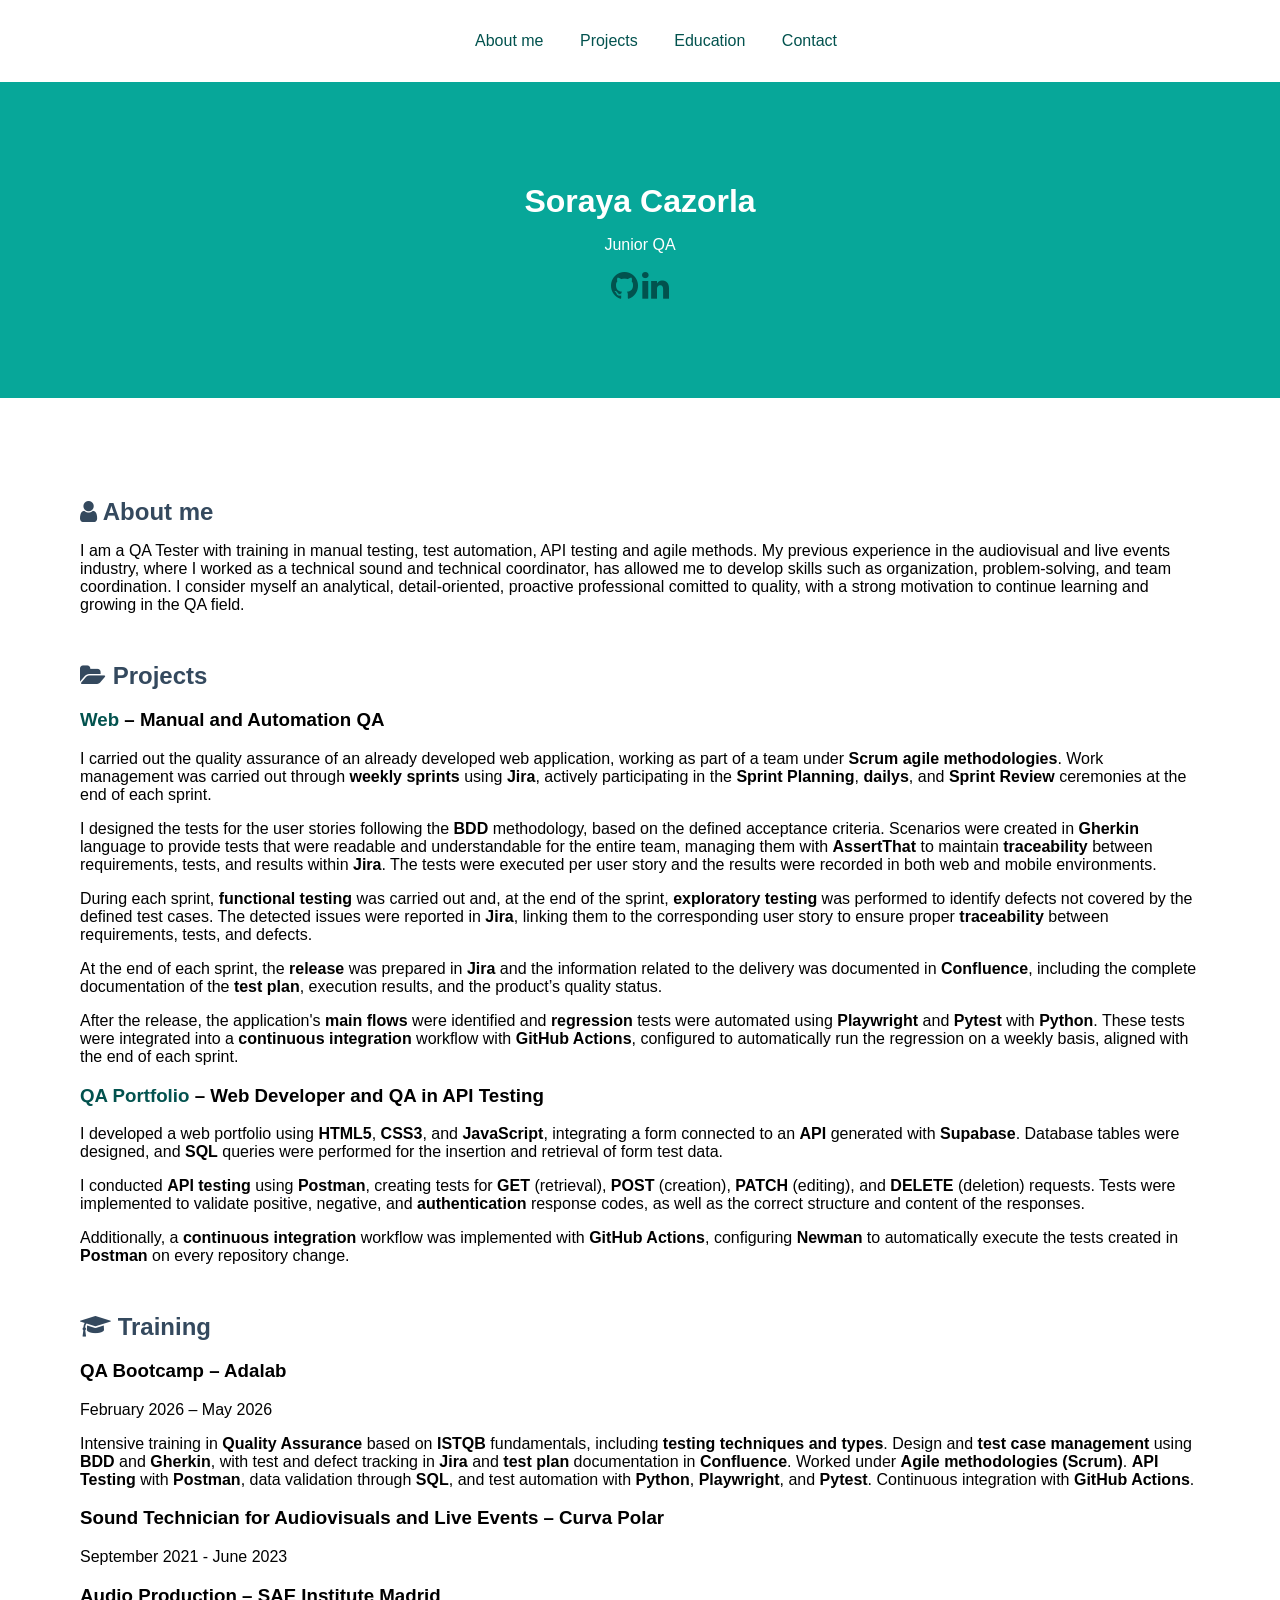
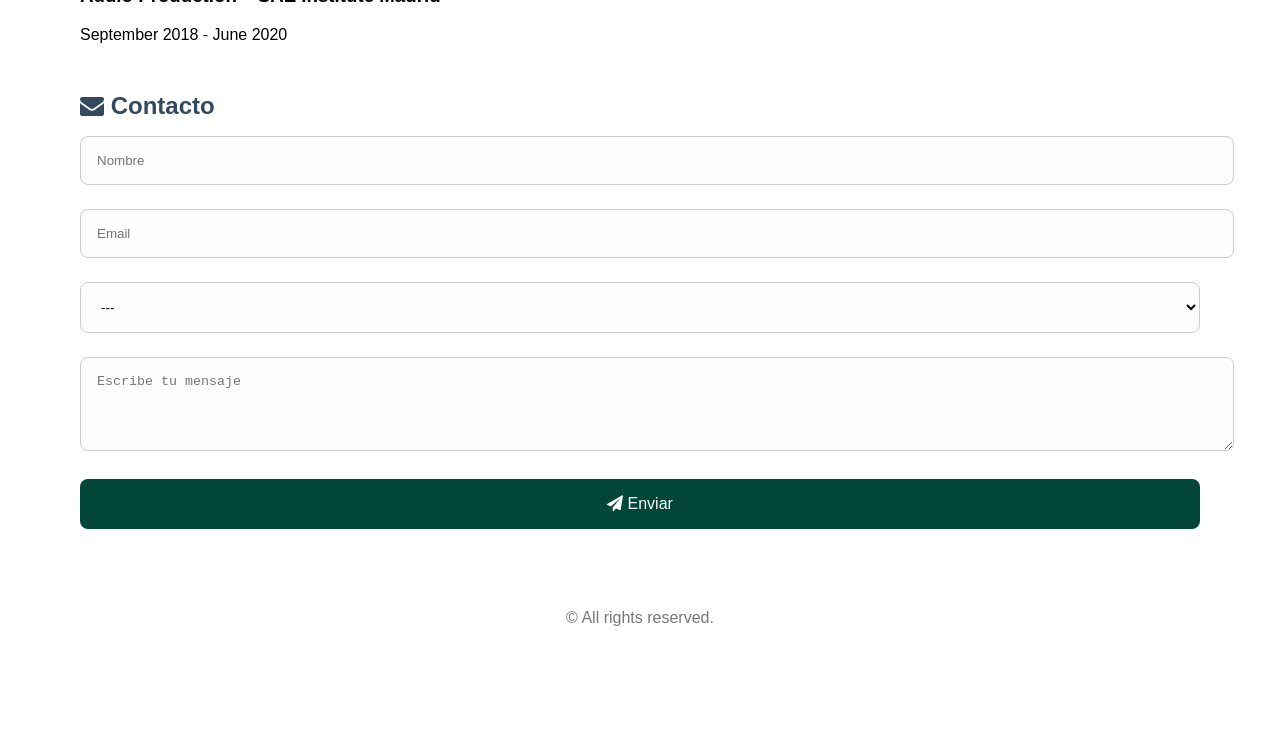
==== index.html @ a3b78d71 "Cambio a inglés sección educación + cambio educación" ====
<!DOCTYPE html>
<html lang="en">

<head>
  <meta charset="UTF-8" />
  <meta name="viewport" content="width=device-width, initial-scale=1.0" />
  <meta name="description" content="Portfolio Soraya Cazorla QA" />
  <meta name="author" content="Soraya Cazorla" />
  <title>Soraya Cazorla - Portfolio</title>
  <link href="style.css" rel="stylesheet" />
  <!-- Importar Font Awesome para los iconos -->
  <link rel="stylesheet" href="https://cdnjs.cloudflare.com/ajax/libs/font-awesome/4.7.0/css/font-awesome.min.css" />
</head>

<body>
        <!-- Menú de navegación -->
  <nav>
      <ul>
        <li><a id="aboutmemenu" href="#aboutme">About me</a></li>
        <li><a id="projectsmenu" href="#projects">Projects</a></li>
        <li><a id="educationmenu" href="#education">Education</a></li>
        <li><a id="contactmenu" href="#contact">Contact</a></li>
      </ul>
    </nav>
  <header>
    <h1 id="myname">Soraya Cazorla</h1>
    <p id="title">Junior QA</p>
    <p>
      <a id="linkgithub" href="https://github.com/Sorayacazorlag" title="GitHub"
        class="fa fa-github fa-2x" aria-label="GitHub"></a>
      <a id="linklinkedin" href="https://www.linkedin.com/in/ana-soraya-cazorla-guill%C3%A9n-438b74259/" title="LinkedIn"
        class="fa fa-linkedin fa-2x" aria-label="LinkedIn"></a>
    </p>
  </header>
  <main>
    <section id="aboutme">
      <h2 id="aboutmetitle">
        <i class="fa fa-user"></i> About me
      </h2>
<p>
  I am a QA Tester with training in manual testing, test automation, API testing and agile methods. 
  My previous experience in the audiovisual and live events industry, where I worked as a technical sound and 
  technical coordinator, has allowed me to develop skills such as organization, problem-solving, 
  and team coordination. 
  I consider myself an analytical, detail-oriented, proactive professional comitted to quality, with a strong
  motivation to continue learning and growing in the QA field.
</p>

    </section>

    <section id="projects">
      <h2 id="projectstitle">
        <i class="fa fa-folder-open"></i> Projects
      </h2>

      <h3>
        <a id="projectlinkapi" href="https://adalab-equipo2.atlassian.net/jira/software/projects/SCRUM/boards/1" target="_blank">Web</a>
        – Manual and Automation QA
      </h3>
      <p>
  I carried out the quality assurance of an already developed web application, working 
  as part of a team under <strong>Scrum agile methodologies</strong>. Work management 
  was carried out through <strong>weekly sprints</strong> using <strong>Jira</strong>, 
  actively participating in the <strong>Sprint Planning</strong>, <strong>dailys</strong>, 
  and <strong>Sprint Review</strong> ceremonies at the end of each sprint.
</p>

<p>
  I designed the tests for the user stories following the <strong>BDD</strong> methodology, 
  based on the defined acceptance criteria. Scenarios were created in <strong>Gherkin</strong> 
  language to provide tests that were readable and understandable for the entire team, managing 
  them with <strong>AssertThat</strong> to maintain <strong>traceability</strong> between 
  requirements, tests, and results within <strong>Jira</strong>. The tests were executed per 
  user story and the results were recorded in both web and mobile environments.
</p>

<p>
  During each sprint, <strong>functional testing</strong> was carried out and, at the end of the 
  sprint, <strong>exploratory testing</strong> was performed to identify defects not covered by 
  the defined test cases. The detected issues were reported in <strong>Jira</strong>, linking them 
  to the corresponding user story to ensure proper <strong>traceability</strong> between requirements, 
  tests, and defects.
</p>

<p>
  At the end of each sprint, the <strong>release</strong> was prepared in <strong>Jira</strong>
  and the information related to the delivery was documented in <strong>Confluence</strong>,
  including the complete documentation of the <strong>test plan</strong>, execution results,
  and the product’s quality status.
</p>

<p>
  After the release, the application's <strong>main flows</strong> were identified and
  <strong>regression</strong> tests were automated using <strong>Playwright</strong> and
  <strong>Pytest</strong> with <strong>Python</strong>. These tests were integrated into a
  <strong>continuous integration</strong> workflow with <strong>GitHub Actions</strong>,
  configured to automatically run the regression on a weekly basis, aligned with the end
  of each sprint.
</p>
      <h3>
        <a id="projectportfoliolink" href="https://sorayacazorlaqaorganization.github.io/Portfolioqa/">QA Portfolio</a>
        – Web Developer and QA in API Testing
      </h3>
     <p>
I developed a web portfolio using <strong>HTML5</strong>, <strong>CSS3</strong>, and
<strong>JavaScript</strong>, integrating a form connected to an
<strong>API</strong> generated with <strong>Supabase</strong>. Database tables
were designed, and <strong>SQL</strong> queries were performed for the
insertion and retrieval of form test data.
</p>

<p>
I conducted <strong>API testing</strong> using <strong>Postman</strong>, creating
tests for <strong>GET</strong> (retrieval), <strong>POST</strong> (creation),
<strong>PATCH</strong> (editing), and <strong>DELETE</strong> (deletion) requests.
Tests were implemented to validate positive, negative, and <strong>authentication</strong>
response codes, as well as the correct structure and content of the responses.
</p>

<p>
Additionally, a <strong>continuous integration</strong> workflow was implemented with
<strong>GitHub Actions</strong>, configuring <strong>Newman</strong> to automatically
execute the tests created in <strong>Postman</strong> on every repository change.
</p>
      
    </section>

    <section id="training">
      <h2 id="trainingtitle">
        <i class="fa fa-graduation-cap"></i> Training
      </h2>

      <h3>QA Bootcamp – Adalab</h3>
<p>February 2026 – May 2026</p>
<p>
Intensive training in <strong>Quality Assurance</strong> based on <strong>ISTQB</strong>
fundamentals, including <strong>testing techniques and types</strong>.
Design and <strong>test case management</strong> using
<strong>BDD</strong> and <strong>Gherkin</strong>, with test and defect tracking
in <strong>Jira</strong> and <strong>test plan</strong> documentation in
<strong>Confluence</strong>. Worked under <strong>Agile methodologies (Scrum)</strong>.
<strong>API Testing</strong> with <strong>Postman</strong>, data validation
through <strong>SQL</strong>, and test automation with <strong>Python</strong>,
<strong>Playwright</strong>, and <strong>Pytest</strong>. Continuous integration with
<strong>GitHub Actions</strong>.
</p>


      <h3>Sound Technician for Audiovisuals and Live Events – Curva Polar</h3>
      <p>September 2021 - June 2023</p>

         <h3>Audio Production – SAE Institute Madrid</h3>
      <p>September 2018 - June 2020</p>
    </section>

<section id="contacto">
  <h2 id="titulocontacto">
    <i class="fa fa-envelope"></i> Contacto
  </h2>
  <form id="contactForm" onsubmit="return enviarFormulario(event)">
    <input id="nombre" type="text" placeholder="Nombre" />
    <input id="email" type="email" placeholder="Email" />
    <select id="asunto">
      <option value="">---</option>
      <option value="info">Información</option>
      <option value="job">Oferta Trabajo</option>
      <option value="other">Otro</option>
    </select>
    <textarea id="mensaje" rows="4" placeholder="Escribe tu mensaje"></textarea>
    <button id="enviar" type="submit">
      <i class="fa fa-paper-plane"></i> Enviar
    </button>
  </form>
  <p id="formMessage"></p>
</section>


  <footer>
    <p>&copy; All rights reserved.</p>
  </footer>
</body>
<script src="script.js" defer></script>
</html>
---- style.css ----
body {
  font-family: Verdana, Arial, sans-serif;
  font-size: 1rem;
  color: black;
  margin: 0;
}

header {
  background-color: rgb(7, 167, 153);
  color: white;
  padding: 5rem;
  text-align: center;
}

main {
  padding: 5rem;
  text-align: left;
}

nav {
  text-align: center;
  width:100%;
  padding: 1rem;
}

nav ul {
  padding: 0;
  margin: 0;
    background-color: white;
  
}

nav ul li {
  display: inline-block;
  margin: 0rem;
  font-size: 1rem;
  padding: 1rem;
  border-radius: 0.5rem ;

}
/* Menú vertical en móvil */
@media (max-width: 768px) {
  nav ul li {
    display: block;
    margin: 0.8rem 0;
  }
}

h1 {
  font-size: 2rem;
  margin-bottom: 1rem;
}

p {
  font-size: 1rem;
  margin-bottom: 1rem;
}

a {
  color: #02524e;
  text-decoration: none;
}

a:hover {
  text-decoration: underline;
}

section {
  margin-bottom: 3rem;
}

h2 {
  font-size: 1.5rem;
  margin-bottom: 1rem;
  color: #34495e;
}

/* FORMULARIO */
form {
  width: 100%;
  font-size: 1rem;
}

input,
textarea,
select {
  width: 100%;
  padding: 1rem;
  margin-bottom: 1.5rem;
  border: 1px solid #ccc;
  border-radius: 0.5rem;
  background-color: #fdfdfd;
}

button {
  width: 100%;
  padding: 1rem;
  background-color: #02463a;
  color: white;
  border: none;
  border-radius: 0.5rem;
  font-size: 1rem;
}

footer {
  margin-top: 2rem;
  padding: 1rem;
  font-size: 0.9rem;
  color: #777;
  text-align: center;
}

table {
  width: 100%;
  border-collapse: collapse;
  table-layout: fixed; /* CLAVE */
  font-family: Arial, sans-serif;
}

th, td {
  border: 1px solid #ddd;
  padding: 6px;
  font-size: 14px;
  word-wrap: break-word;
  overflow-wrap: break-word;
}

thead {
  background-color: #f4f4f4;
}

/* Móvil */
@media (max-width: 768px) {
  th, td {
    font-size: 12px;
    padding: 4px;
  }
}
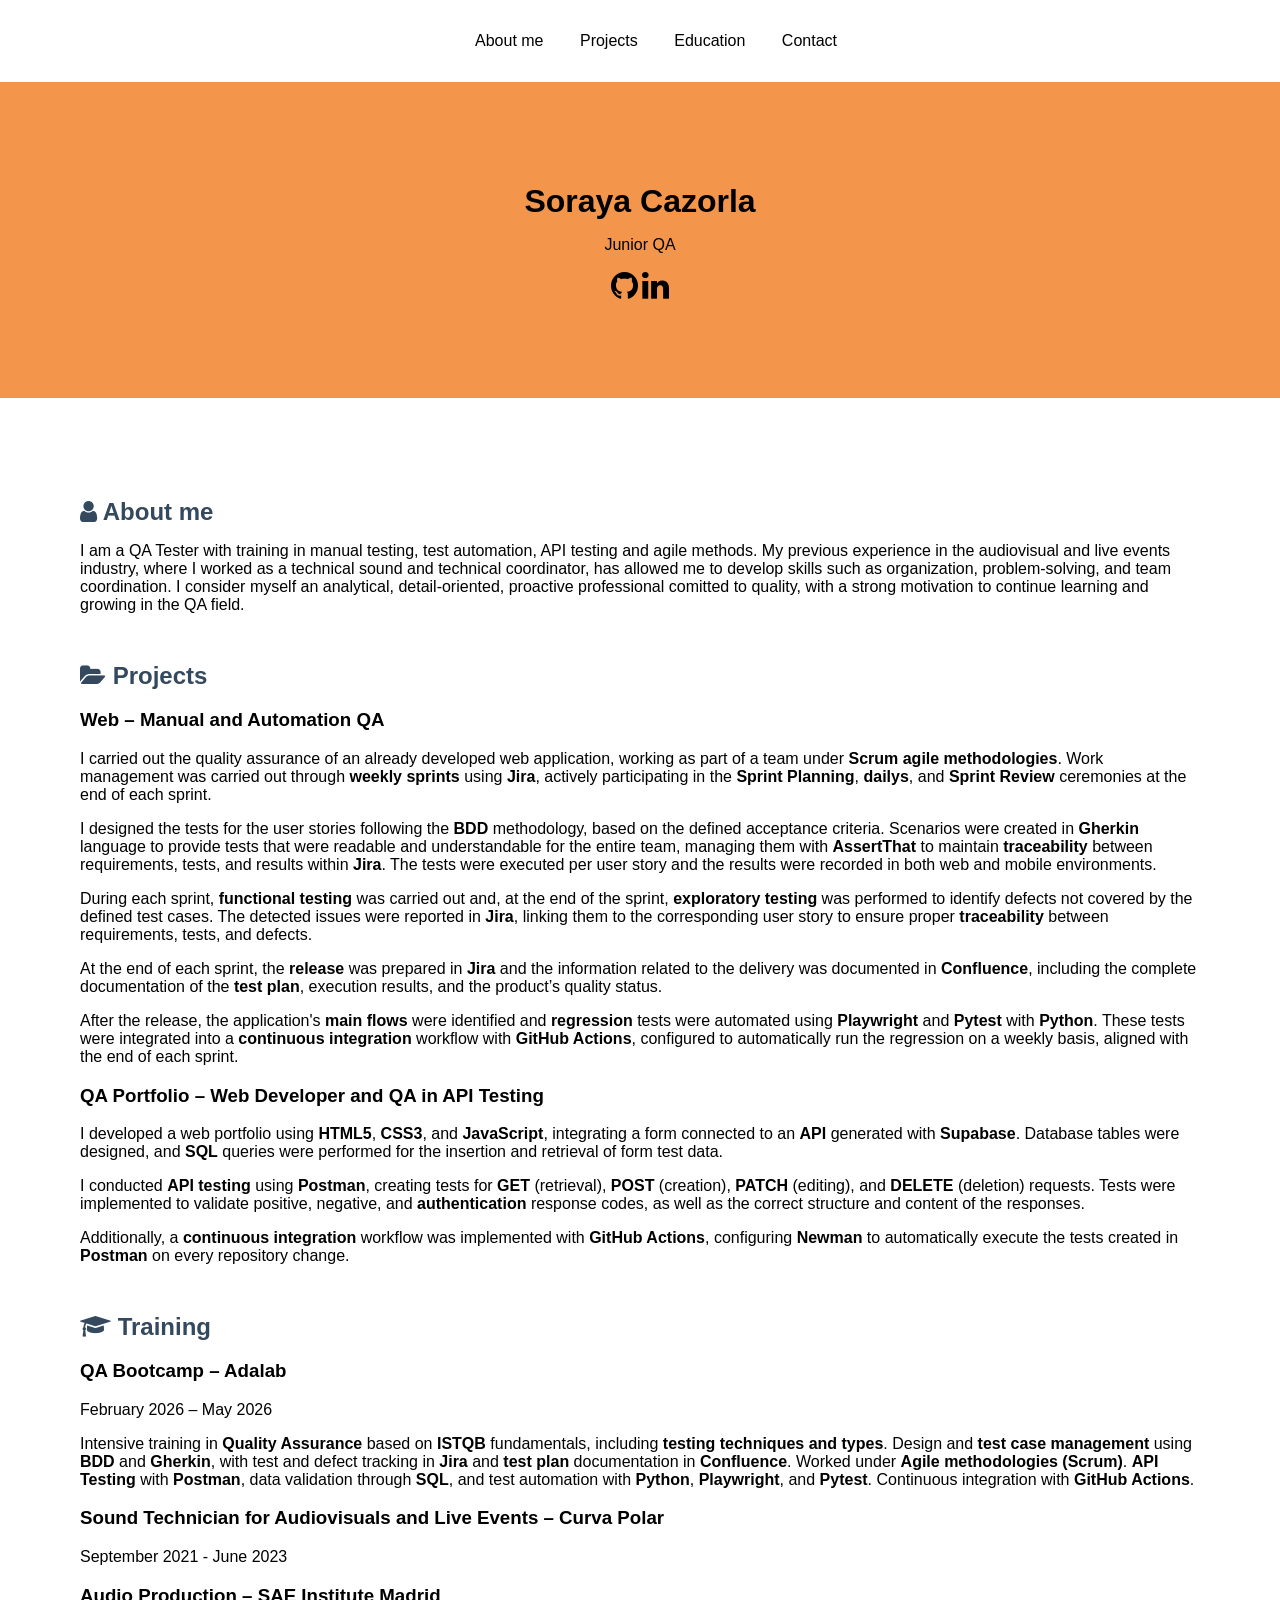
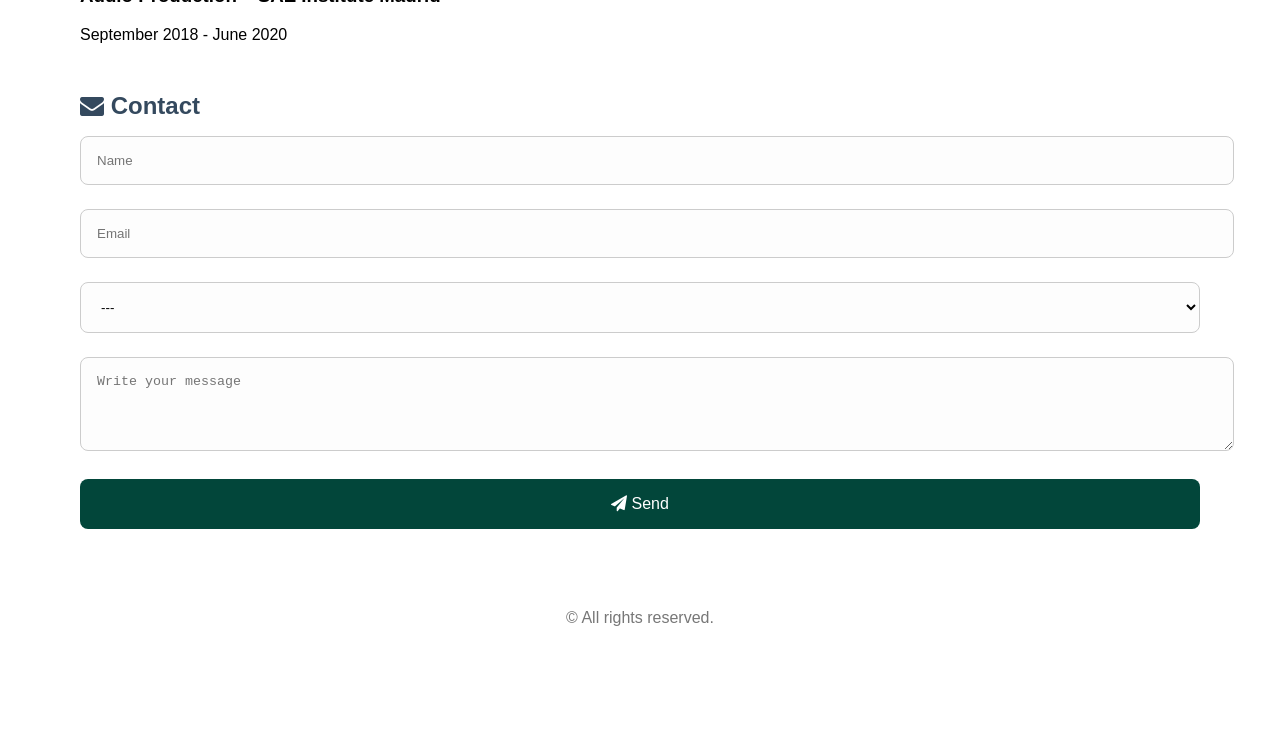
==== commit 7e3d05af: "Cambio formulario a inglés" ====
--- a/index.html
+++ b/index.html
@@ -153,22 +153,22 @@
       <p>September 2018 - June 2020</p>
     </section>
 
-<section id="contacto">
-  <h2 id="titulocontacto">
-    <i class="fa fa-envelope"></i> Contacto
+<section id="contact">
+  <h2 id="contacttitle">
+    <i class="fa fa-envelope"></i> Contact
   </h2>
   <form id="contactForm" onsubmit="return enviarFormulario(event)">
-    <input id="nombre" type="text" placeholder="Nombre" />
+    <input id="name" type="text" placeholder="Name" />
     <input id="email" type="email" placeholder="Email" />
-    <select id="asunto">
+    <select id="subject">
       <option value="">---</option>
-      <option value="info">Información</option>
-      <option value="job">Oferta Trabajo</option>
-      <option value="other">Otro</option>
+      <option value="info">Information</option>
+      <option value="job">Job offer</option>
+      <option value="other">Other</option>
     </select>
-    <textarea id="mensaje" rows="4" placeholder="Escribe tu mensaje"></textarea>
-    <button id="enviar" type="submit">
-      <i class="fa fa-paper-plane"></i> Enviar
+    <textarea id="message" rows="4" placeholder="Write your message"></textarea>
+    <button id="send" type="submit">
+      <i class="fa fa-paper-plane"></i> Send
     </button>
   </form>
   <p id="formMessage"></p>
--- a/style.css
+++ b/style.css
@@ -6,8 +6,8 @@
 }
 
 header {
-  background-color: rgb(7, 167, 153);
-  color: white;
+  background-color: rgb(243, 150, 75);
+  color: rgb(0, 0, 0);
   padding: 5rem;
   text-align: center;
 }
@@ -57,7 +57,7 @@
 }
 
 a {
-  color: #02524e;
+  color: #000000;
   text-decoration: none;
 }
 
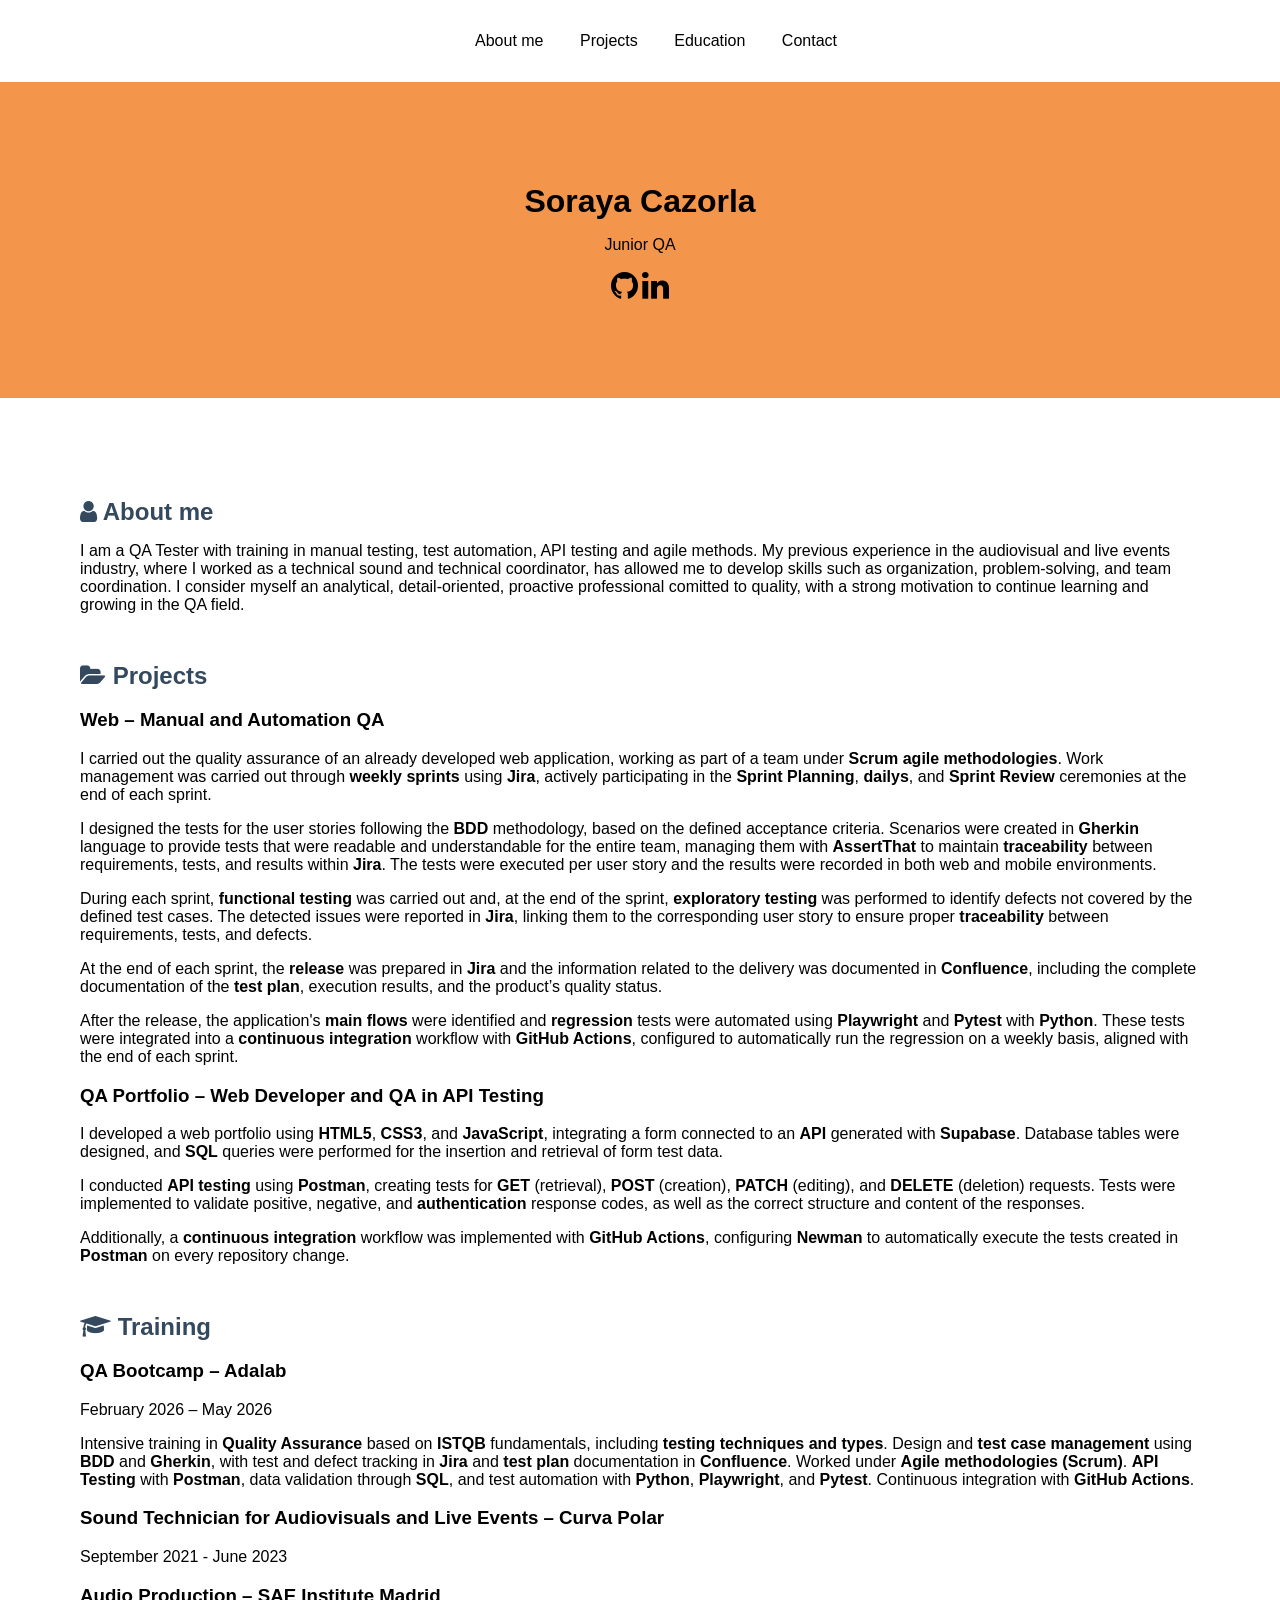
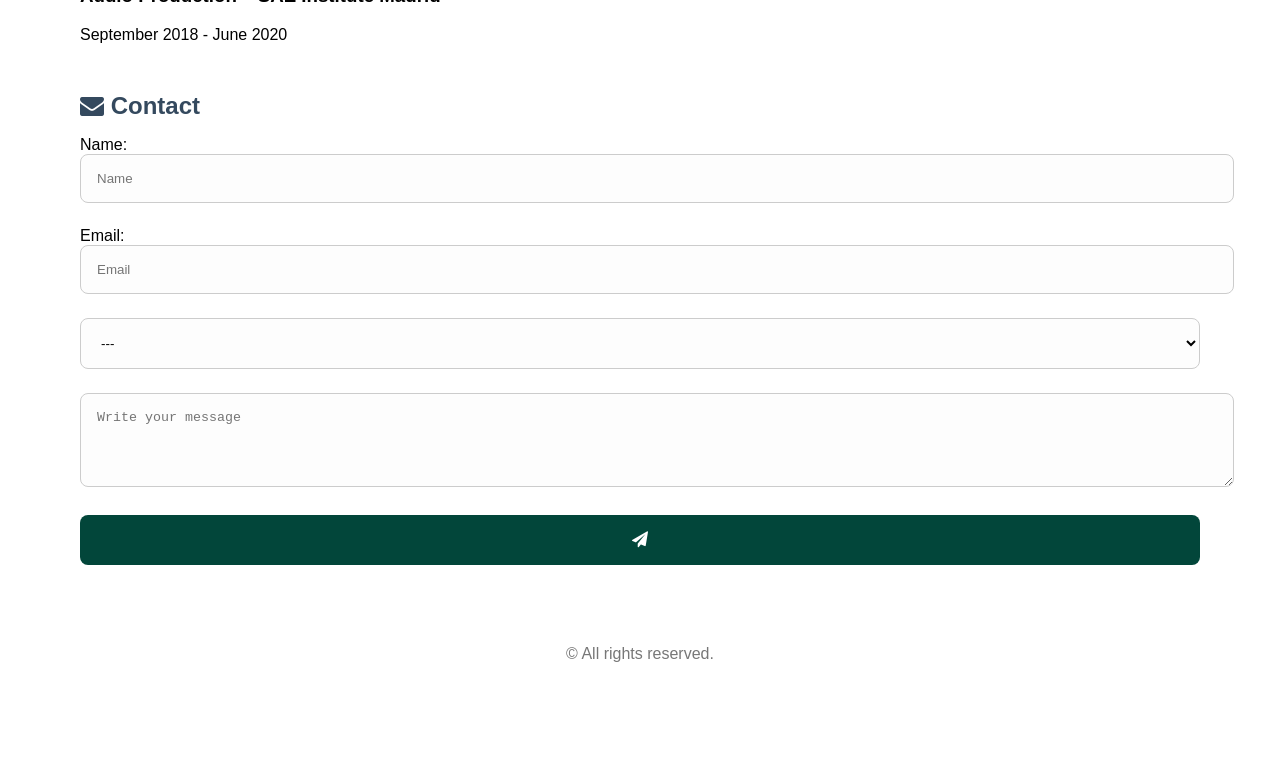
==== commit aa8ab126: "Cambio formulario nombre + email" ====
--- a/index.html
+++ b/index.html
@@ -157,9 +157,14 @@
   <h2 id="contacttitle">
     <i class="fa fa-envelope"></i> Contact
   </h2>
-  <form id="contactForm" onsubmit="return enviarFormulario(event)">
-    <input id="name" type="text" placeholder="Name" />
-    <input id="email" type="email" placeholder="Email" />
+  <form action="/submit" method="post">
+    <label for="name"> Name:</label>
+    <input type="text" id="Name" name="Name" placeholder="Name"/>
+
+    <label for="email"> Email:</label>
+    <input type="email" id="email" Name="email" placeholder="Email" required/>
+
+
     <select id="subject">
       <option value="">---</option>
       <option value="info">Information</option>
@@ -168,7 +173,7 @@
     </select>
     <textarea id="message" rows="4" placeholder="Write your message"></textarea>
     <button id="send" type="submit">
-      <i class="fa fa-paper-plane"></i> Send
+      <i class="fa fa-paper-plane"></i> 
     </button>
   </form>
   <p id="formMessage"></p>
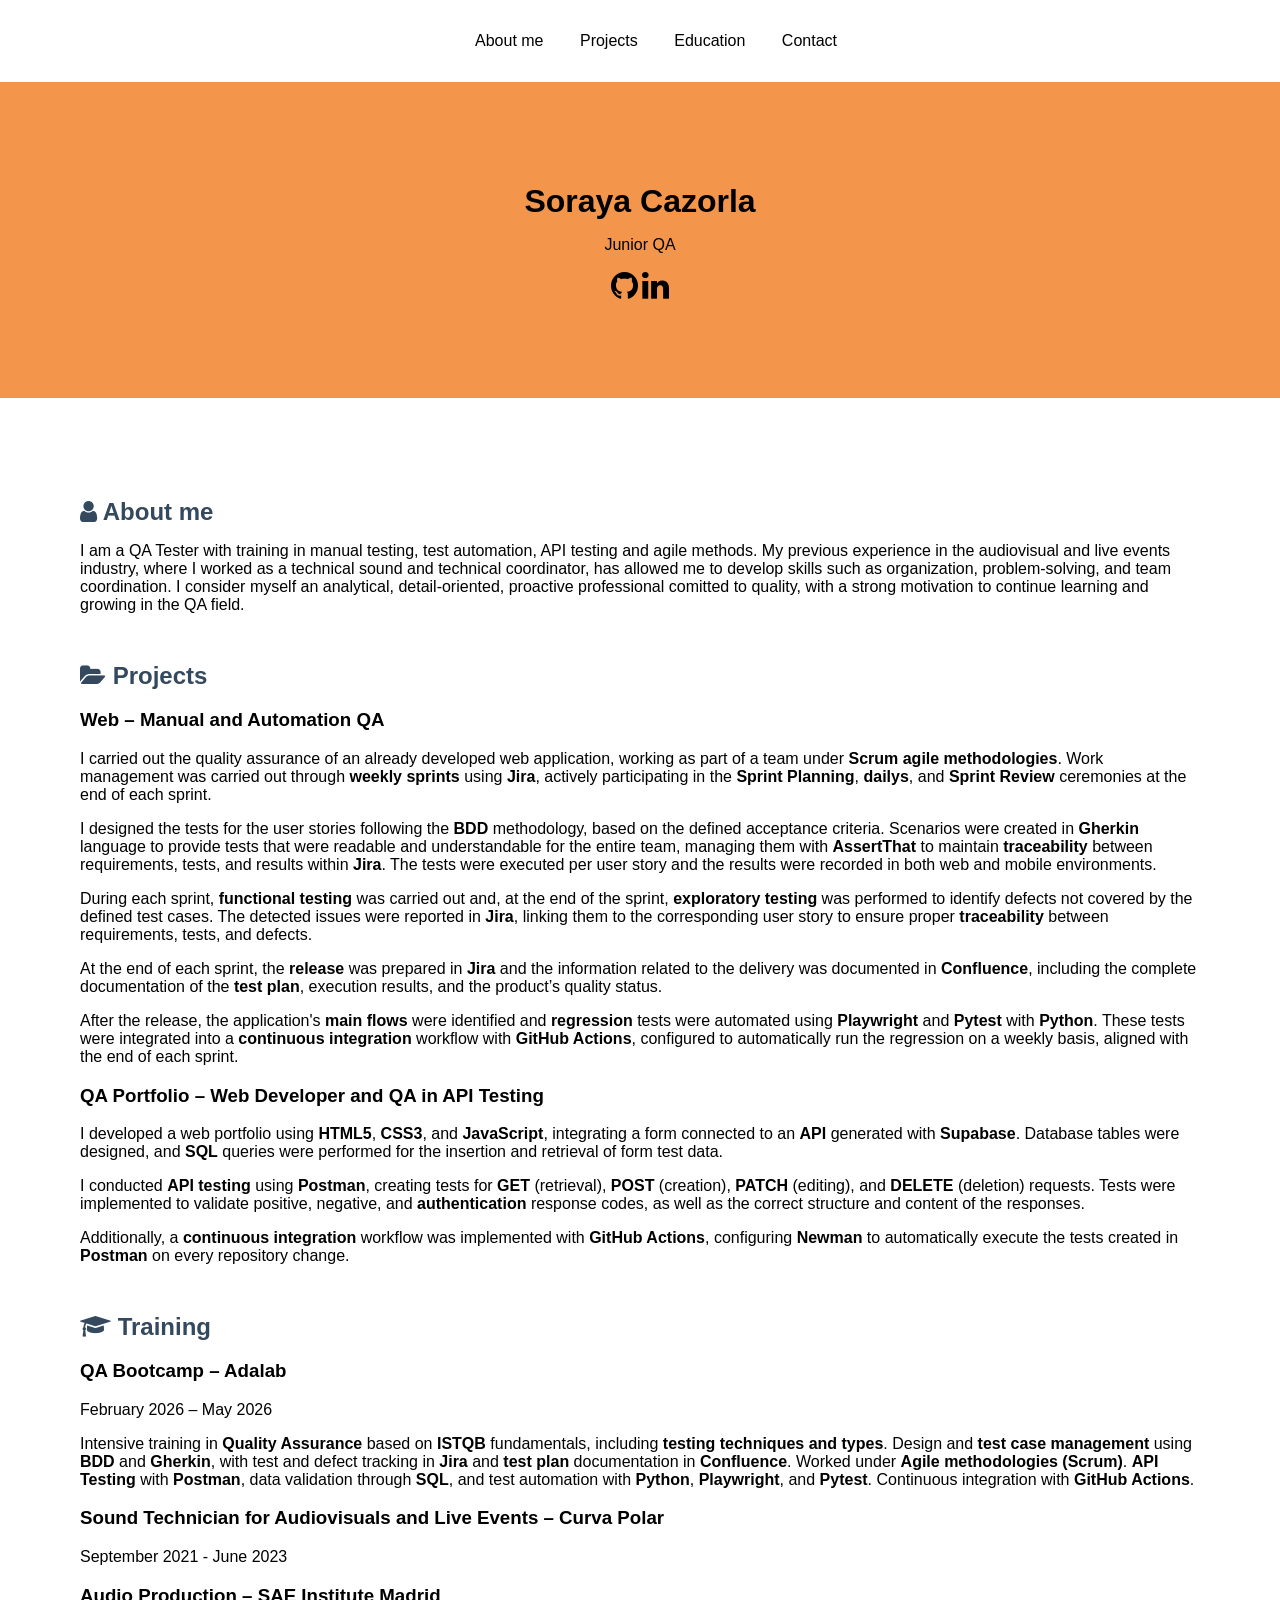
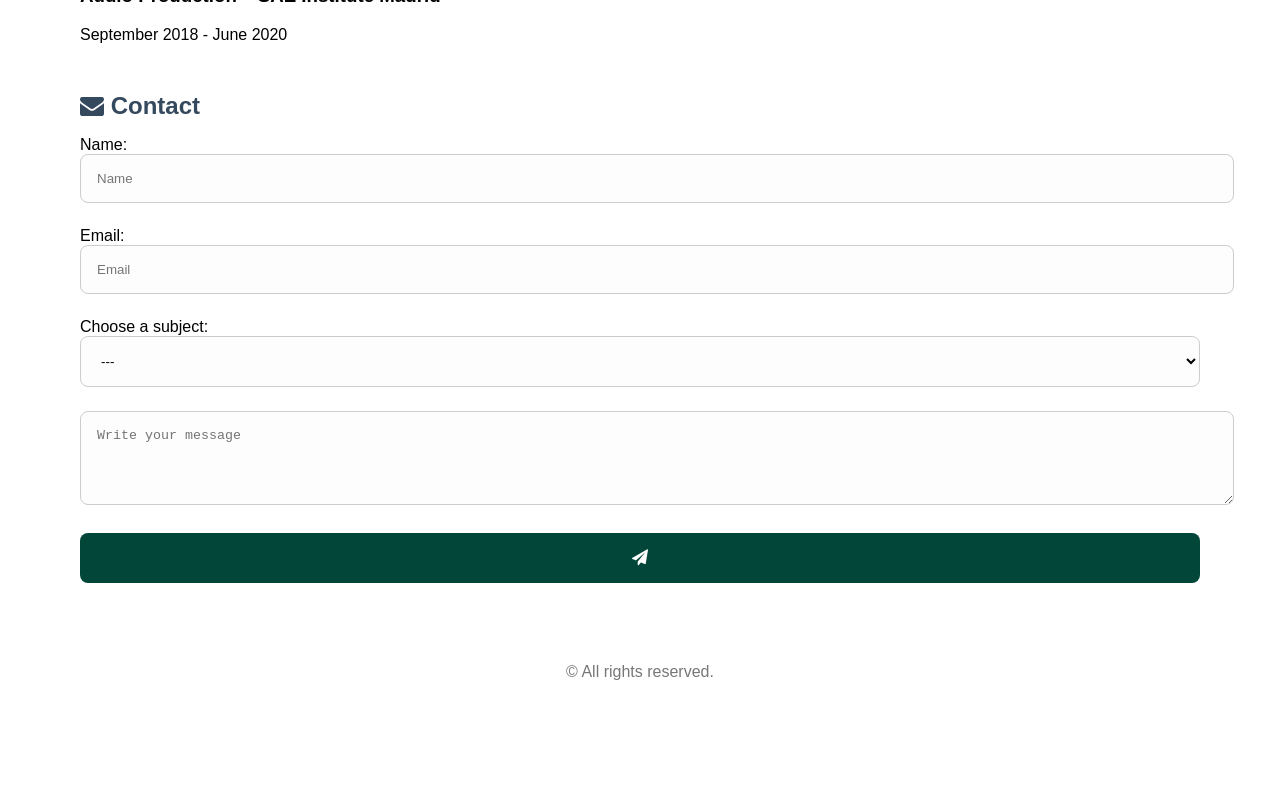
==== commit 843c13fe: "Change "subject" option" ====
--- a/index.html
+++ b/index.html
@@ -164,13 +164,13 @@
     <label for="email"> Email:</label>
     <input type="email" id="email" Name="email" placeholder="Email" required/>
 
-
-    <select id="subject">
-      <option value="">---</option>
-      <option value="info">Information</option>
-      <option value="job">Job offer</option>
-      <option value="other">Other</option>
-    </select>
+    <label for="subject">Choose a subject:</label>
+  <select id="subject" name="subject" required>
+    <option value="" selected disabled>---</option>
+    <option value="information">Information</option> 
+    <option value="job offer">Job offer</option> 
+    <option value="other">Other</option> 
+  </select>
     <textarea id="message" rows="4" placeholder="Write your message"></textarea>
     <button id="send" type="submit">
       <i class="fa fa-paper-plane"></i> 
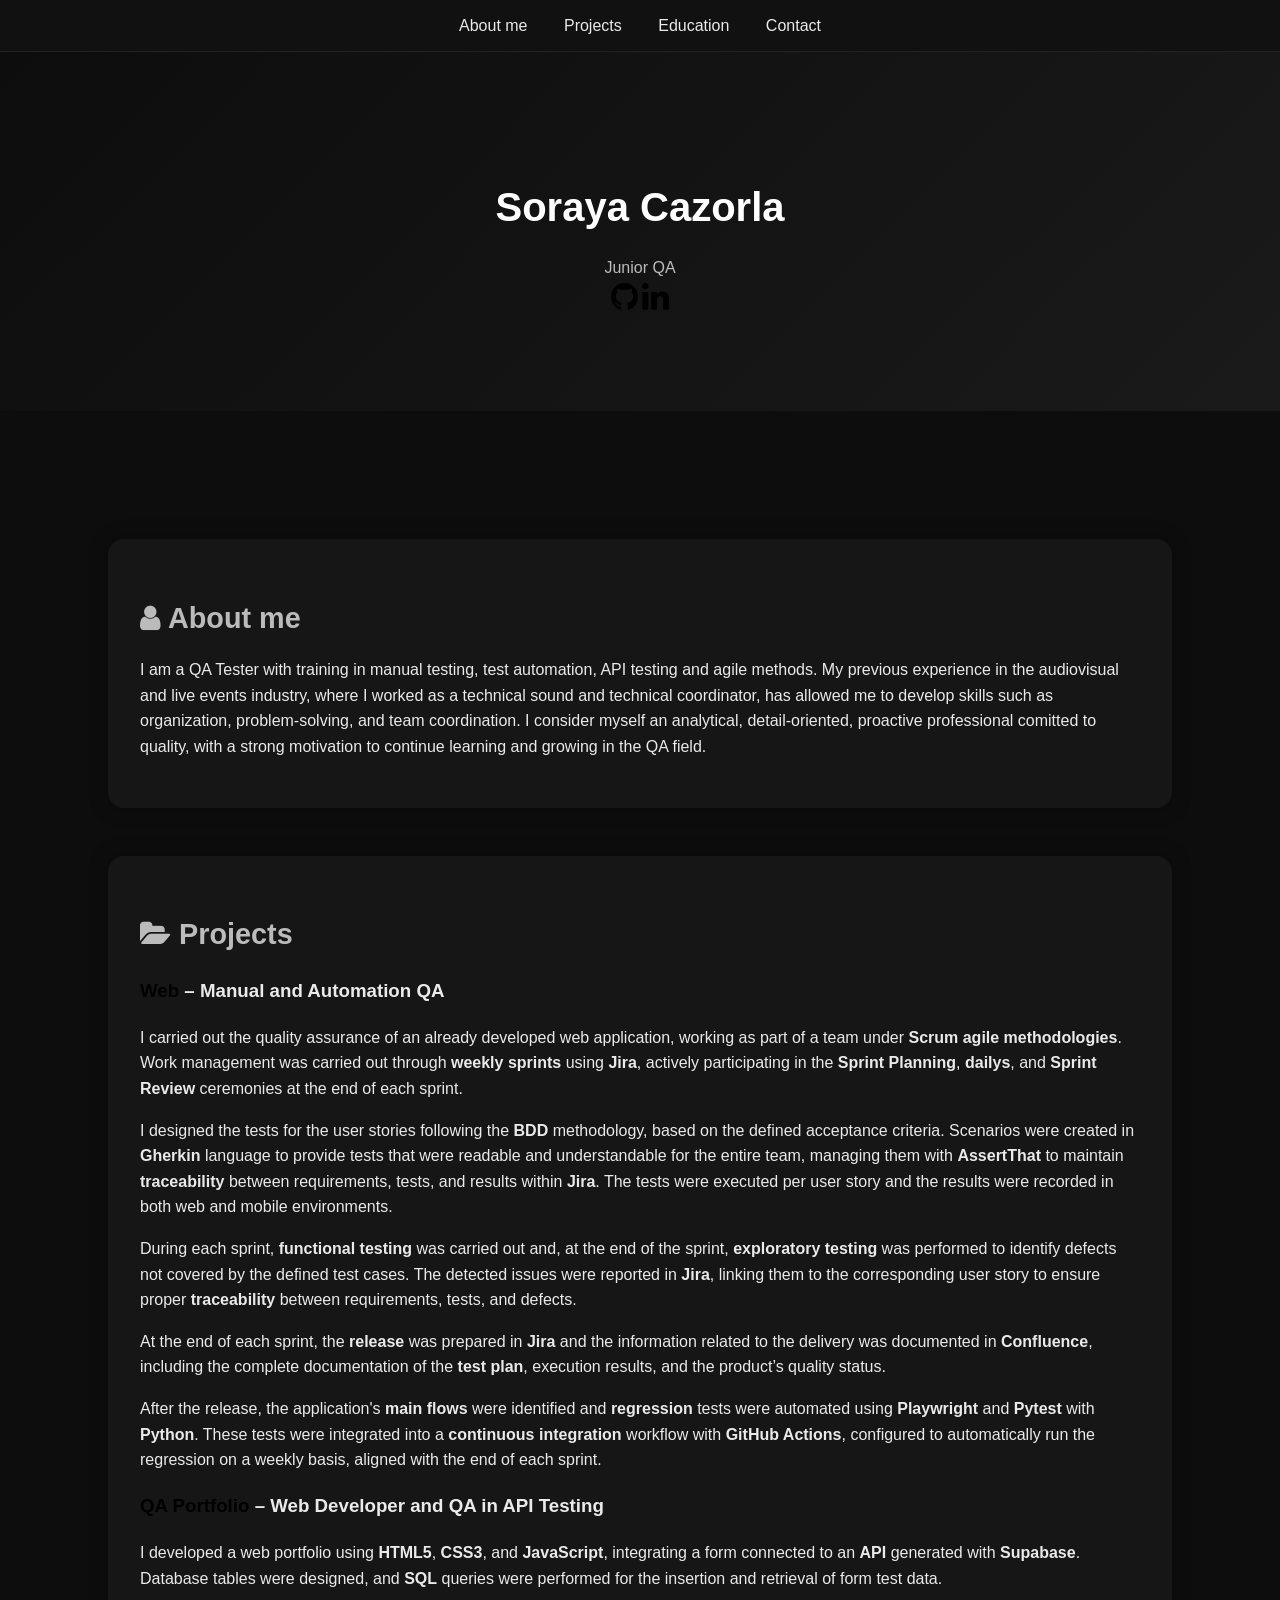
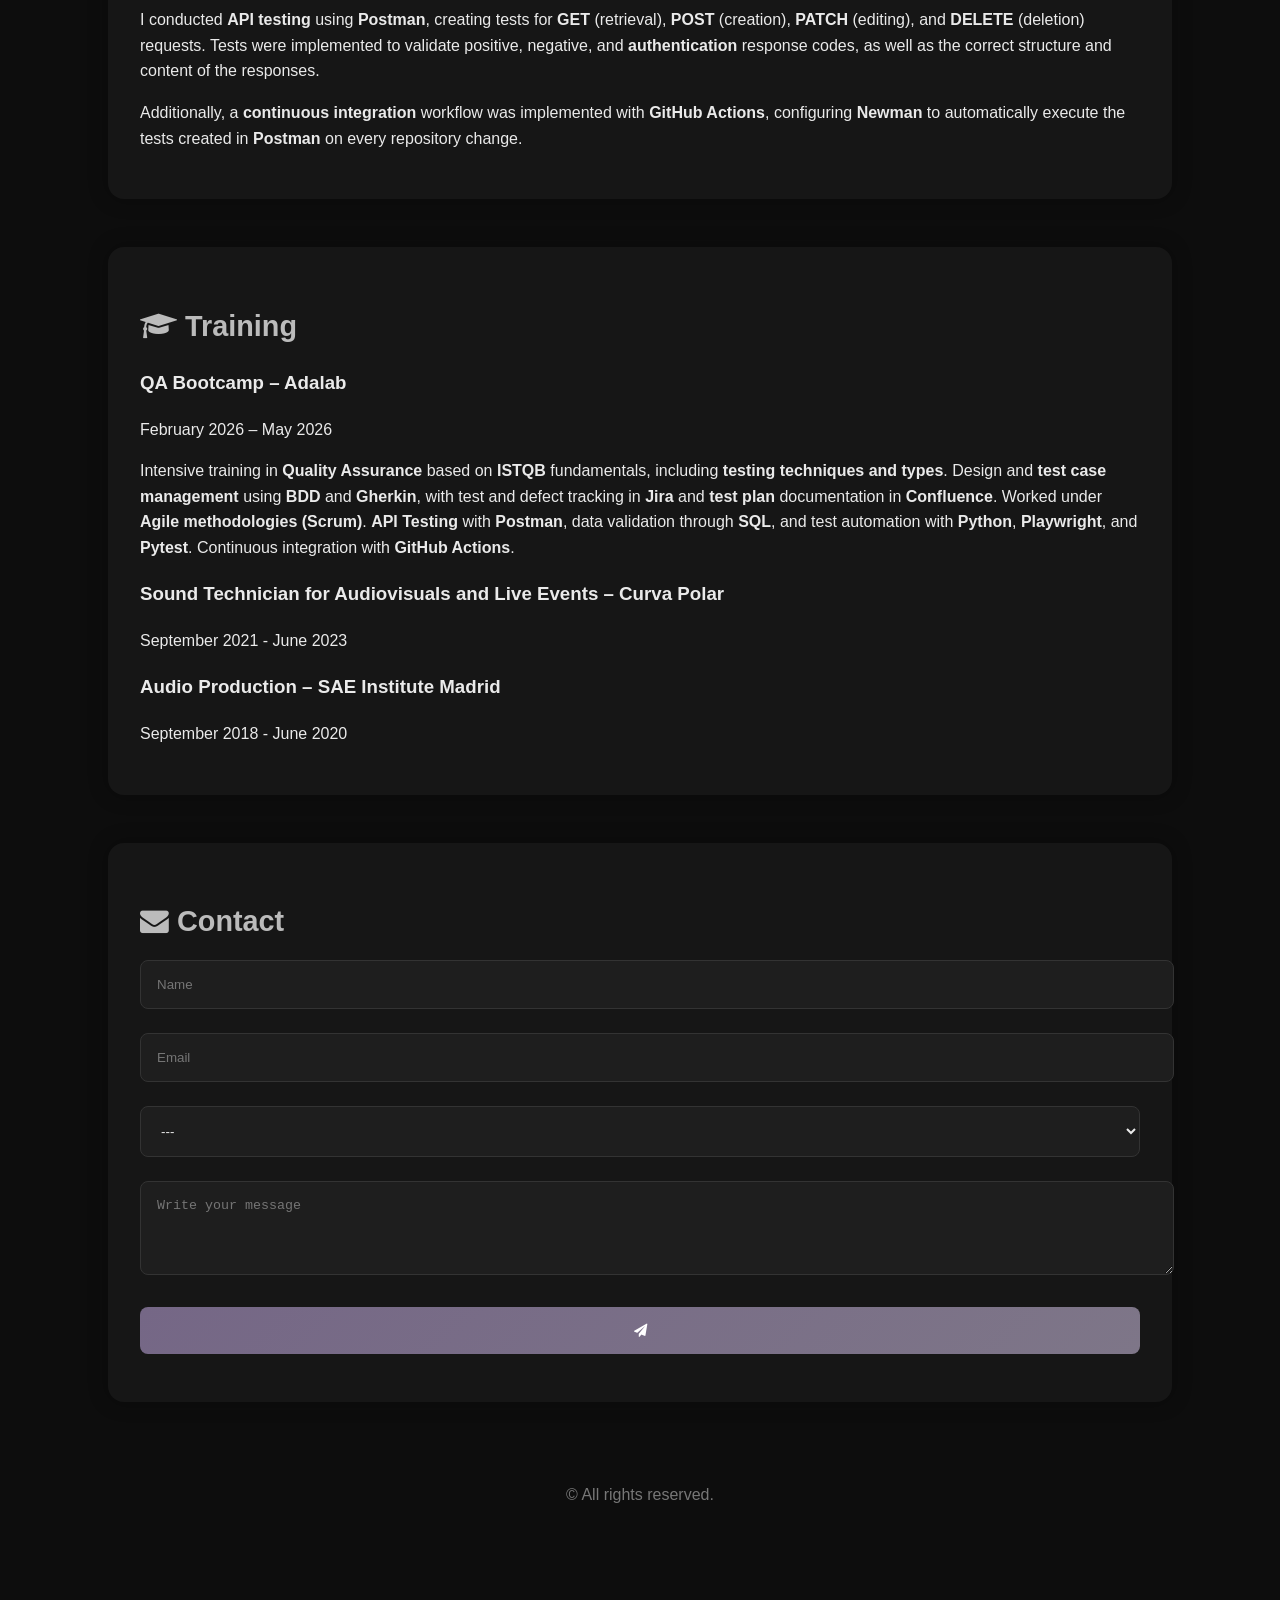
==== commit c4c17a62: "Label change" ====
--- a/index.html
+++ b/index.html
@@ -158,20 +158,16 @@
     <i class="fa fa-envelope"></i> Contact
   </h2>
   <form action="/submit" method="post">
-    <label for="name"> Name:</label>
+    
     <input type="text" id="Name" name="Name" placeholder="Name"/>
-
-    <label for="email"> Email:</label>
     <input type="email" id="email" Name="email" placeholder="Email" required/>
-
-    <label for="subject">Choose a subject:</label>
   <select id="subject" name="subject" required>
     <option value="" selected disabled>---</option>
     <option value="information">Information</option> 
     <option value="job offer">Job offer</option> 
     <option value="other">Other</option> 
   </select>
-    <textarea id="message" rows="4" placeholder="Write your message"></textarea>
+  <textarea id="message" name="message" rows="4" placeholder="Write your message" required maxlength="500"></textarea>
     <button id="send" type="submit">
       <i class="fa fa-paper-plane"></i> 
     </button>
--- a/style.css
+++ b/style.css
@@ -1,16 +1,31 @@
 body {
-  font-family: Verdana, Arial, sans-serif;
+  font-family: 'Segoe UI', Tahoma, Geneva, Verdana, sans-serif;
   font-size: 1rem;
-  color: black;
+  color: #eaeaea;
   margin: 0;
+  background-color: #0d0d0d;
+  line-height: 1.6;
 }
 
+
 header {
-  background-color: rgb(243, 150, 75);
-  color: rgb(0, 0, 0);
-  padding: 5rem;
+  background: linear-gradient(135deg, #0d0d0d, #1a1a1a);
+  color: white;
+  padding: 6rem 2rem;
   text-align: center;
 }
+
+header h1 {
+  font-size: 2.5rem;
+  margin-bottom: 1rem;
+}
+
+header p {
+  color: #bbbbbb;
+  max-width: 600px;
+  margin: 0 auto;
+}
+
 
 main {
   padding: 5rem;
@@ -18,26 +33,35 @@
 }
 
 nav {
-  text-align: center;
-  width:100%;
-  padding: 1rem;
+  position: sticky;
+  top: 0;
+  background-color: #111;
+  padding: 0.8rem;
+  z-index: 1000;
+  border-bottom: 1px solid #222;
 }
 
 nav ul {
   padding: 0;
   margin: 0;
-    background-color: white;
-  
+  text-align: center;
 }
 
 nav ul li {
   display: inline-block;
-  margin: 0rem;
-  font-size: 1rem;
-  padding: 1rem;
-  border-radius: 0.5rem ;
+  margin: 0 1rem;
+}
 
+nav a {
+  color: #eaeaea;
+  font-weight: 500;
+  transition: 0.3s;
 }
+
+nav a:hover {
+  color: #bbbbbb;
+}
+
 /* Menú vertical en móvil */
 @media (max-width: 768px) {
   nav ul li {
@@ -66,13 +90,18 @@
 }
 
 section {
-  margin-bottom: 3rem;
+  max-width: 1000px;
+  margin: 3rem auto;
+  padding: 2rem;
+  background-color: #161616;
+  border-radius: 1rem;
+  box-shadow: 0 0 20px rgba(0,0,0,0.3);
 }
 
 h2 {
-  font-size: 1.5rem;
+  font-size: 1.8rem;
   margin-bottom: 1rem;
-  color: #34495e;
+  color: #bbbbbb;
 }
 
 /* FORMULARIO */
@@ -87,19 +116,25 @@
   width: 100%;
   padding: 1rem;
   margin-bottom: 1.5rem;
-  border: 1px solid #ccc;
+  border: 1px solid #333;
   border-radius: 0.5rem;
-  background-color: #fdfdfd;
+  background-color: #1e1e1e;
+  color: #eaeaea;
 }
 
 button {
   width: 100%;
   padding: 1rem;
-  background-color: #02463a;
+  background: linear-gradient(135deg, #756786, #7e7688);
   color: white;
   border: none;
   border-radius: 0.5rem;
-  font-size: 1rem;
+  cursor: pointer;
+  transition: 0.3s;
+}
+
+button:hover {
+  transform: scale(1.03);
 }
 
 footer {
@@ -113,27 +148,32 @@
 table {
   width: 100%;
   border-collapse: collapse;
-  table-layout: fixed; /* CLAVE */
-  font-family: Arial, sans-serif;
+  background-color: #1e1e1e;
 }
 
 th, td {
-  border: 1px solid #ddd;
-  padding: 6px;
-  font-size: 14px;
-  word-wrap: break-word;
-  overflow-wrap: break-word;
+  border: 1px solid #333;
+  padding: 8px;
 }
 
 thead {
-  background-color: #f4f4f4;
+  background-color: #2a2a2a;
+}
 }
 
 /* Móvil */
 @media (max-width: 768px) {
-  th, td {
-    font-size: 12px;
-    padding: 4px;
+  nav ul li {
+    display: block;
+    margin: 0.5rem 0;
+  }
+
+  header h1 {
+    font-size: 2rem;
+  }
+
+  section {
+    margin: 1.5rem;
   }
 }
 
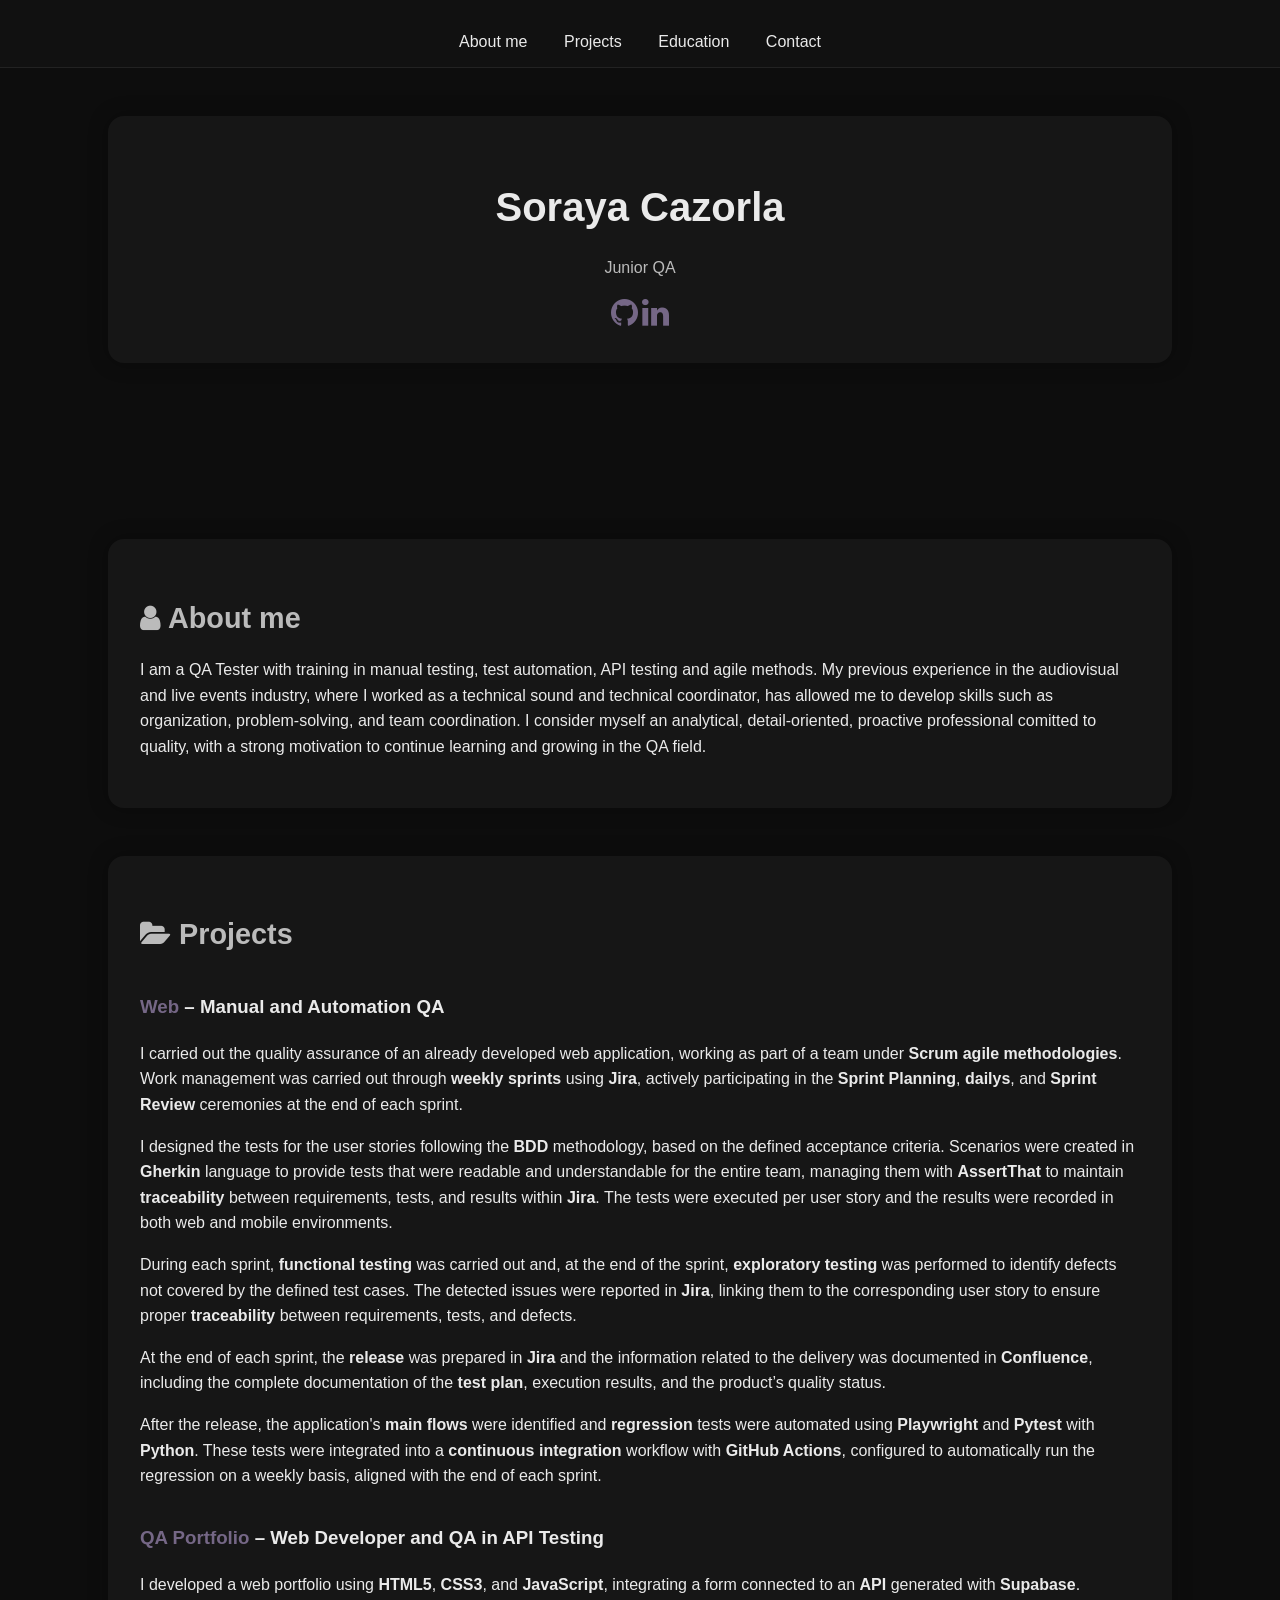
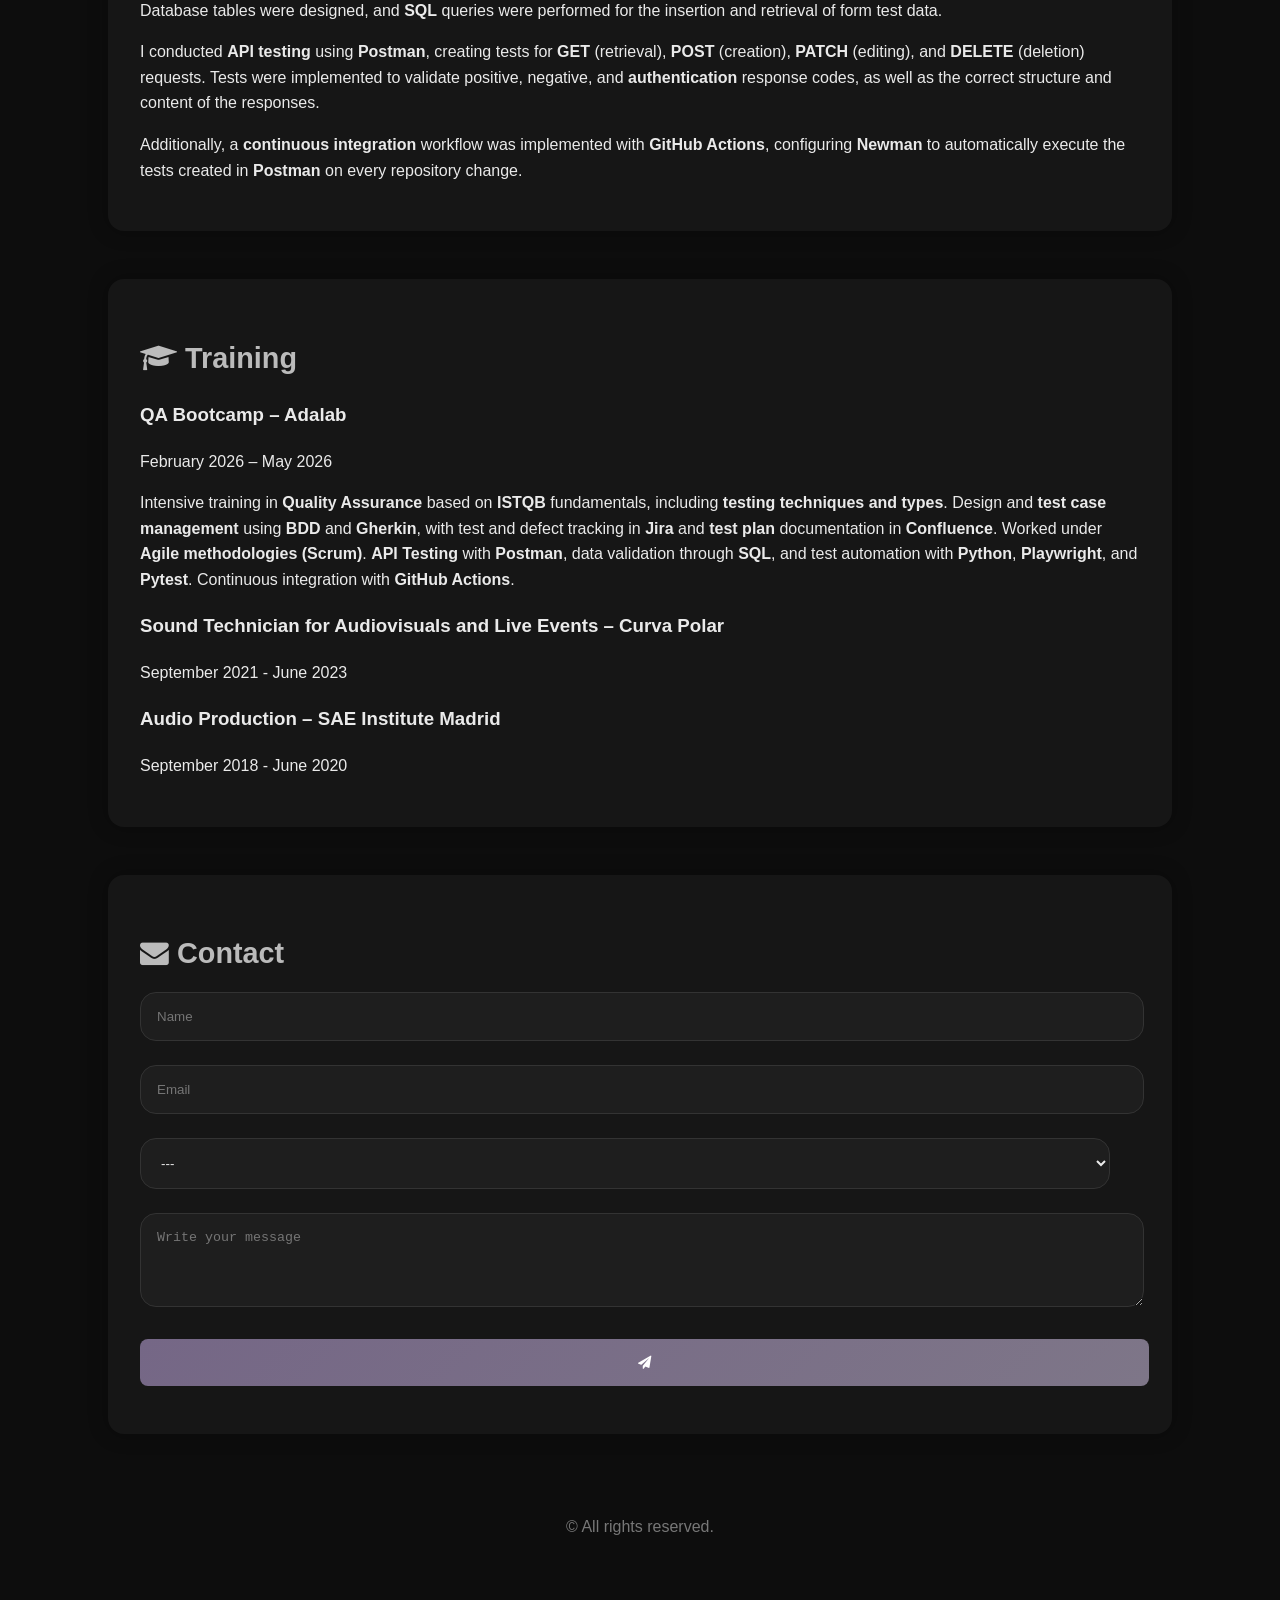
==== commit f9b3e78f: "margin links change" ====
--- a/index.html
+++ b/index.html
@@ -161,7 +161,7 @@
     
     <input type="text" id="Name" name="Name" placeholder="Name"/>
     <input type="email" id="email" Name="email" placeholder="Email" required/>
-  <select id="subject" name="subject" required>
+    <select id="subject" name="subject" required>
     <option value="" selected disabled>---</option>
     <option value="information">Information</option> 
     <option value="job offer">Job offer</option> 
--- a/style.css
+++ b/style.css
@@ -9,10 +9,16 @@
 
 
 header {
-  background: linear-gradient(135deg, #0d0d0d, #1a1a1a);
-  color: white;
-  padding: 6rem 2rem;
+  max-width: 1000px;
+  margin: 3rem auto;
+  padding: 2rem;
+  background-color: #161616;
+  border-radius: 1rem;
+  box-shadow: 0 0 20px rgba(0,0,0,0.3);
   text-align: center;
+}
+linkgithub {
+  margin-top: 8rem
 }
 
 header h1 {
@@ -62,7 +68,7 @@
   color: #bbbbbb;
 }
 
-/* Menú vertical en móvil */
+
 @media (max-width: 768px) {
   nav ul li {
     display: block;
@@ -81,7 +87,9 @@
 }
 
 a {
-  color: #000000;
+  display: inline-block;
+  margin-top: 1rem;
+  color: #756786;
   text-decoration: none;
 }
 
@@ -104,9 +112,9 @@
   color: #bbbbbb;
 }
 
-/* FORMULARIO */
+
 form {
-  width: 100%;
+  width: 97%;
   font-size: 1rem;
 }
 
@@ -117,13 +125,13 @@
   padding: 1rem;
   margin-bottom: 1.5rem;
   border: 1px solid #333;
-  border-radius: 0.5rem;
+  border-radius: 1rem;
   background-color: #1e1e1e;
   color: #eaeaea;
 }
 
 button {
-  width: 100%;
+  width: 104%;
   padding: 1rem;
   background: linear-gradient(135deg, #756786, #7e7688);
   color: white;
@@ -138,7 +146,7 @@
 }
 
 footer {
-  margin-top: 2rem;
+  margin-top: 0.5rem;
   padding: 1rem;
   font-size: 0.9rem;
   color: #777;
@@ -159,7 +167,7 @@
 thead {
   background-color: #2a2a2a;
 }
-}
+
 
 /* Móvil */
 @media (max-width: 768px) {
